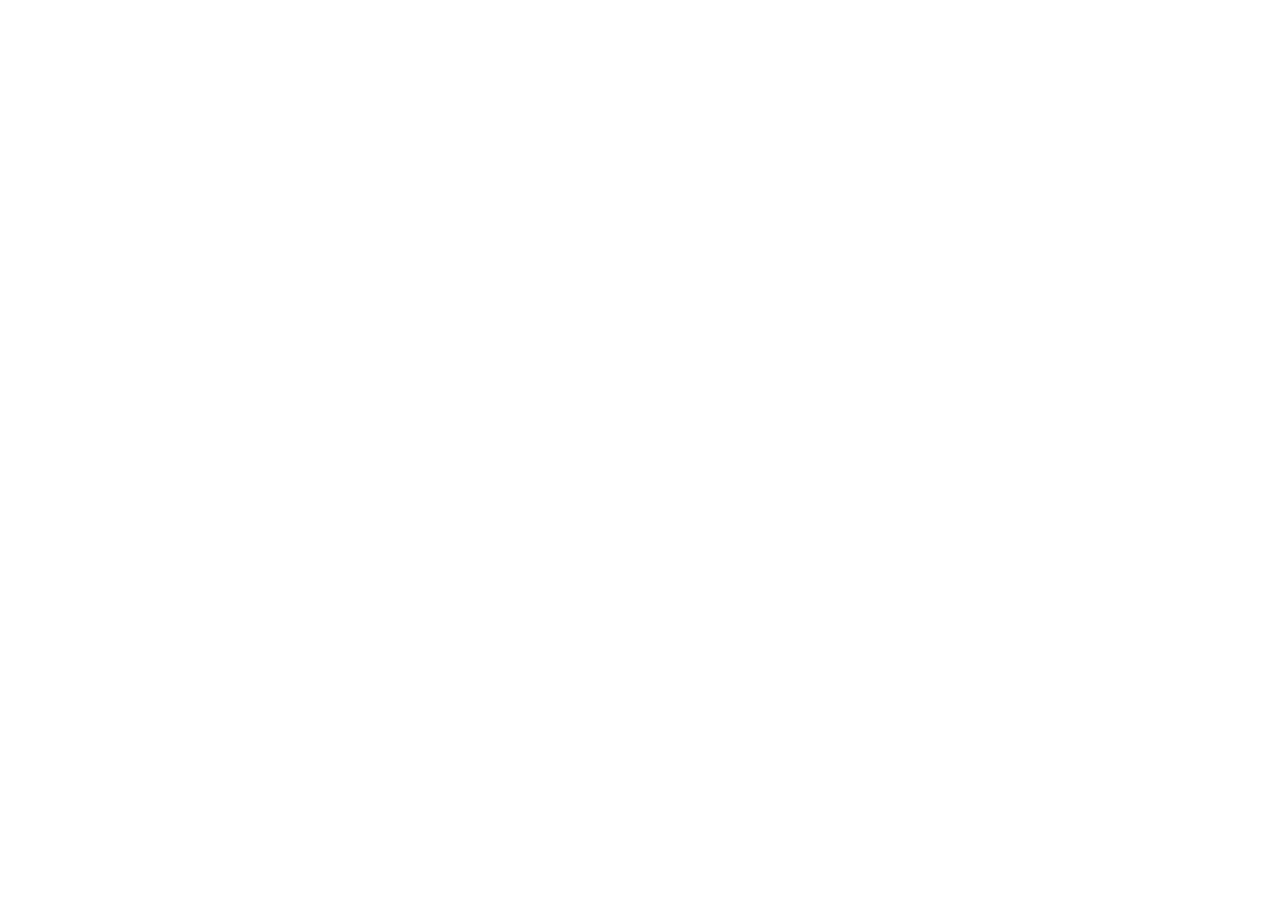
==== Login e Cadastro/index.html @ e7f5c4d1 "comecoooooo" ====
<!DOCTYPE html>
<html lang="en">
<head>
    <meta charset="UTF-8">
    <meta http-equiv="X-UA-Compatible" content="IE=edge">
    <meta name="viewport" content="width=device-width, initial-scale=1.0">
    
    <title>Formulario de Cadastro</title>
</head>
<body>
    <div class="row-4">

        <form class=" row g-2">


            
        </form>

    </div>

</body>
</html>
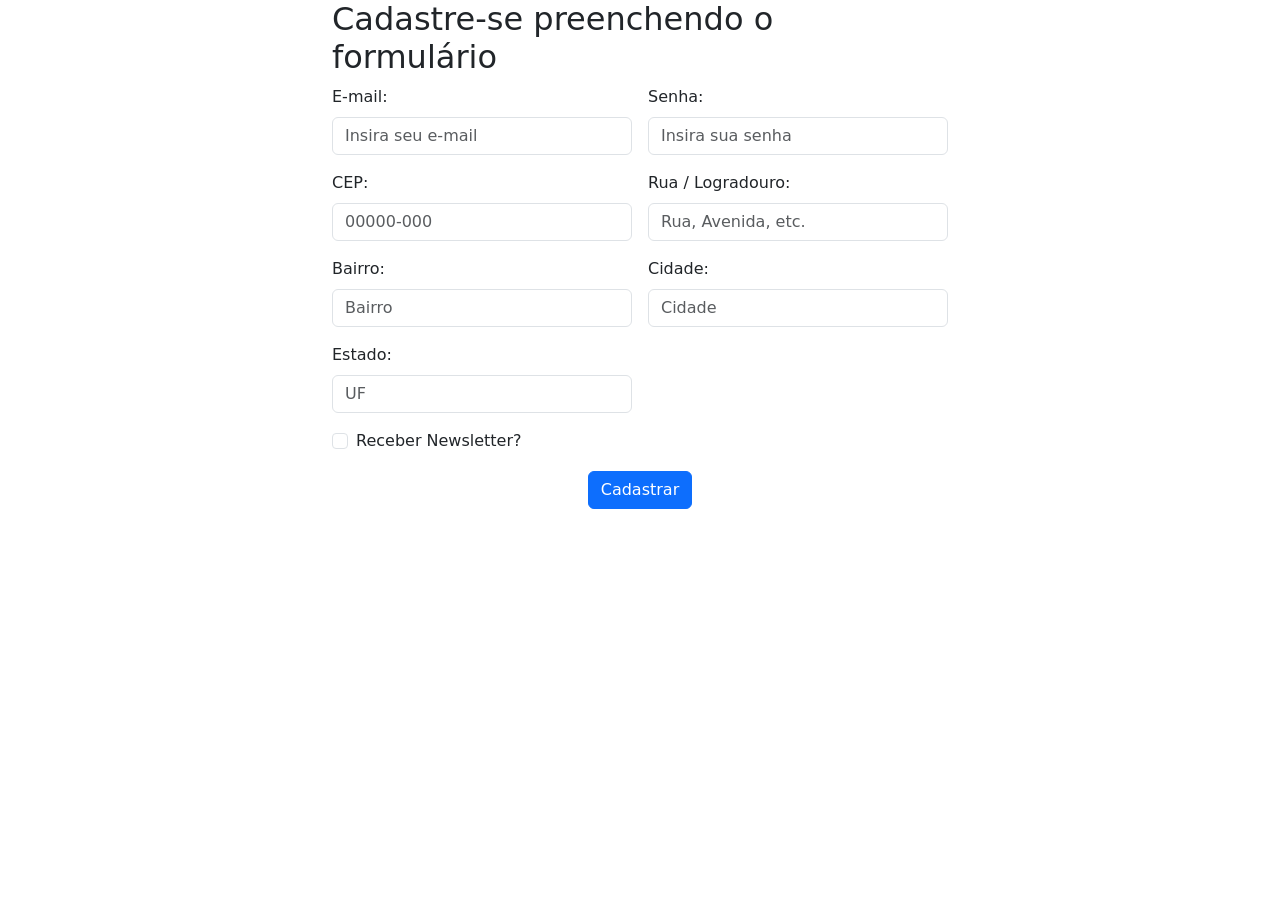
==== commit 995ca27b: "lkdsajd" ====
--- a/Login e Cadastro/index.html
+++ b/Login e Cadastro/index.html
@@ -4,19 +4,95 @@
     <meta charset="UTF-8">
     <meta http-equiv="X-UA-Compatible" content="IE=edge">
     <meta name="viewport" content="width=device-width, initial-scale=1.0">
+    <link href="https://cdn.jsdelivr.net/npm/bootstrap@5.3.8/dist/css/bootstrap.min.css" rel="stylesheet" integrity="sha384-sRIl4kxILFvY47J16cr9ZwB07vP4J8+LH7qKQnuqkuIAvNWLzeN8tE5YBujZqJLB" crossorigin="anonymous">
+
     
     <title>Formulario de Cadastro</title>
 </head>
 <body>
-    <div class="row-4">
+    <audio autoplay loop>
+        <source src="pou.mp3" type="audio/mpeg">
+        
+    </audio>
+    <div class="container col-6 mb-4">
+        <h2>Cadastre-se preenchendo o formulário</h2>
+        <form class="row g-3">
+            <div class="col-md-6">
+                <label for="email" class="form-label">E-mail:</label>
+                <input type="email" class="form-control" id="email" placeholder="Insira seu e-mail">
+            </div>
+            <div class="col-md-6">
+                <label for="password" class="form-label">Senha:</label>
+                <input type="password" class="form-control" id="password"
+                placeholder="Insira sua senha">
+             </div>
+                <!-- Campo CEP -->
+                <div class="col-md-6">
+                  <label for="cep" class="form-label">CEP:</label>
+                  <input type="text" class="form-control" id="cep" maxlength="9" placeholder="00000-000">
+                </div>
+              
+                <!-- Campo Rua (Preenchido automaticamente) -->
+                <div class="col-md-6">
+                  <label for="rua" class="form-label">Rua / Logradouro:</label>
+                  <input type="text" class="form-control" id="rua" placeholder="Rua, Avenida, etc.">
+                </div>
+              
+                <!-- Campo Bairro (Preenchido automaticamente) -->
+                <div class="col-md-6">
+                  <label for="bairro" class="form-label">Bairro:</label>
+                  <input type="text" class="form-control" id="bairro" placeholder="Bairro">
+                </div>
+              
+                <!-- Campo Cidade (Preenchido automaticamente) -->
+                <div class="col-md-6">
+                  <label for="cidade" class="form-label">Cidade:</label>
+                  <input type="text" class="form-control" id="cidade" placeholder="Cidade">
+                </div>
+              
+                <!-- Campo Estado (Preenchido automaticamente) -->
+                <div class="col-md-6">
+                  <label for="uf" class="form-label">Estado:</label>
+                  <input type="text" class="form-control" id="uf" placeholder="UF">
+                </div>
+              
+            
+            <div class="col-12">
+                <div class="form-check">
+                    <input type="checkbox" class="form-check-input" id="newsletter">
+                    <label for="newsletter" class="form-check-label">Receber Newsletter?</label>
+                </div>
+            </div>
+            <div class="col-12 text-center">
+                <button type="submit" class="btn btn-primary">Cadastrar</button>
+            </div>
+        </form>
+        <script>
 
-        <form class=" row g-2">
-
-
-            
-        </form>
-
+            function buscarCep() {
+                var cep = document.getElementById("cep").value;
+                cep = cep.replace("-", "");
+    
+                if (cep.length == 8) {
+    
+                    fetch("https://viacep.com.br/ws/" + cep + "/json/")
+                        .then(function (resposta) {
+                            return resposta.json();
+    
+                        })
+                        .then(function (dados) {
+                            document.getElementById("endereco").value = dados.logradouro;
+                            document.getElementById("bairro").value = dados.bairro;
+                            document.getElementById("cidade").value = dados.localidade;
+                            document.getElementById("estado").value = dados.uf;
+    
+                        });
+                } else {
+                    alert("Digite um CEP válido");
+    
+                }
+            }
+        </script>
     </div>
-
 </body>
 </html>
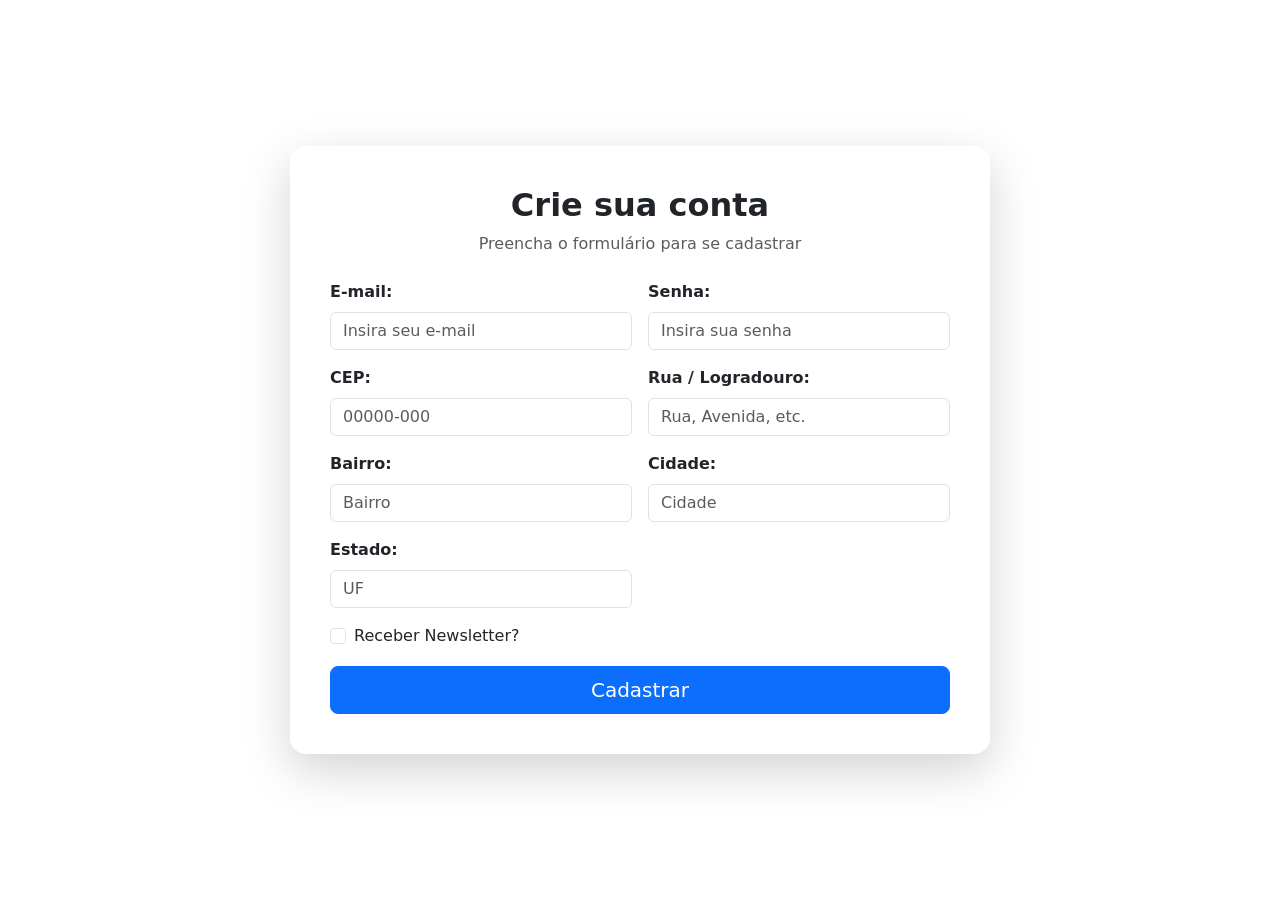
==== commit 04a1ebf8: "lsla" ====
--- a/Login e Cadastro/index.html
+++ b/Login e Cadastro/index.html
@@ -1,98 +1,185 @@
 <!DOCTYPE html>
-<html lang="en">
+<html lang="pt-br">
+
 <head>
     <meta charset="UTF-8">
     <meta http-equiv="X-UA-Compatible" content="IE=edge">
     <meta name="viewport" content="width=device-width, initial-scale=1.0">
-    <link href="https://cdn.jsdelivr.net/npm/bootstrap@5.3.8/dist/css/bootstrap.min.css" rel="stylesheet" integrity="sha384-sRIl4kxILFvY47J16cr9ZwB07vP4J8+LH7qKQnuqkuIAvNWLzeN8tE5YBujZqJLB" crossorigin="anonymous">
 
-    
-    <title>Formulario de Cadastro</title>
+    <link href="https://cdn.jsdelivr.net/npm/bootstrap@5.3.8/dist/css/bootstrap.min.css"
+        rel="stylesheet"
+        integrity="sha384-sRIl4kxILFvY47J16cr9ZwB07vP4J8+LH7qKQnuqkuIAvNWLzeN8tE5YBujZqJLB"
+        crossorigin="anonymous">
+
+    <title>Formulário de Cadastro</title>
 </head>
+
 <body>
+
     <audio autoplay loop>
-        <source src="pou.mp3" type="audio/mpeg">
-        
+        <source src="Monster.mp3" type="audio/mpeg">
     </audio>
-    <div class="container col-6 mb-4">
-        <h2>Cadastre-se preenchendo o formulário</h2>
-        <form class="row g-3">
-            <div class="col-md-6">
-                <label for="email" class="form-label">E-mail:</label>
-                <input type="email" class="form-control" id="email" placeholder="Insira seu e-mail">
+
+    <div class="container min-vh-100 d-flex justify-content-center align-items-center">
+
+        <div class="card shadow-lg border-0 rounded-4 p-4"
+            style="max-width: 700px; width: 100%;">
+
+            <div class="card-body">
+
+                <div class="text-center mb-4">
+                    <h2 class="fw-bold">Crie sua conta</h2>
+                    <p class="text-muted">Preencha o formulário para se cadastrar</p>
+                </div>
+
+                <form class="row g-3">
+                    <!-- E-mail -->
+                    <div class="col-md-6">
+                        <label for="email" class="form-label fw-semibold">
+                            E-mail:
+                        </label>
+                        <input type="email"
+                            class="form-control"
+                            id="email"
+                            placeholder="Insira seu e-mail"
+                            required>
+                    </div>
+                    <!-- Senha -->
+                    <div class="col-md-6">
+                        <label for="password" class="form-label fw-semibold">
+                            Senha:
+                        </label>
+                        <input type="password"
+                            class="form-control"
+                            id="password"
+                            placeholder="Insira sua senha"
+                            required>
+                    </div>
+                    <!-- CEP -->
+                    <div class="col-md-6">
+                        <label for="cep" class="form-label fw-semibold">
+                            CEP:
+                        </label>
+                        <input type="text"
+                            class="form-control"
+                            id="cep"
+                            maxlength="9"
+                            placeholder="00000-000">
+                    </div>
+                    <!-- Rua -->
+                    <div class="col-md-6">
+                        <label for="rua" class="form-label fw-semibold">
+                            Rua / Logradouro:
+                        </label>
+                        <input type="text"
+                            class="form-control"
+                            id="rua"
+                            placeholder="Rua, Avenida, etc.">
+                    </div>
+                    <!-- Bairro -->
+                    <div class="col-md-6">
+                        <label for="bairro" class="form-label fw-semibold">
+                            Bairro:
+                        </label>
+                        <input type="text"
+                            class="form-control"
+                            id="bairro"
+                            placeholder="Bairro">
+                    </div>
+                    <!-- Cidade -->
+                    <div class="col-md-6">
+                        <label for="cidade" class="form-label fw-semibold">
+                            Cidade:
+                        </label>
+                        <input type="text"
+                            class="form-control"
+                            id="cidade"
+                            placeholder="Cidade">
+                    </div>
+                    <!-- Estado -->
+                    <div class="col-md-6">
+                        <label for="uf" class="form-label fw-semibold">
+                            Estado:
+                        </label>
+                        <input type="text"
+                            class="form-control"
+                            id="uf"
+                            placeholder="UF">
+                    </div>
+                    <!-- Newsletter -->
+                    <div class="col-12">
+                        <div class="form-check">
+                            <input type="checkbox"
+                                class="form-check-input"
+                                id="newsletter">
+
+                            <label for="newsletter" class="form-check-label">
+                                Receber Newsletter?
+                            </label>
+                        </div>
+                    </div>
+                    <!-- Botão -->
+                    <div class="col-12">
+                        <button type="button"
+                            class="btn btn-primary btn-lg w-100"
+                            onclick="window.location.href='login.html'">
+                            Cadastrar
+                        </button>
+                    </div>
+                </form>
             </div>
-            <div class="col-md-6">
-                <label for="password" class="form-label">Senha:</label>
-                <input type="password" class="form-control" id="password"
-                placeholder="Insira sua senha">
-             </div>
-                <!-- Campo CEP -->
-                <div class="col-md-6">
-                  <label for="cep" class="form-label">CEP:</label>
-                  <input type="text" class="form-control" id="cep" maxlength="9" placeholder="00000-000">
-                </div>
-              
-                <!-- Campo Rua (Preenchido automaticamente) -->
-                <div class="col-md-6">
-                  <label for="rua" class="form-label">Rua / Logradouro:</label>
-                  <input type="text" class="form-control" id="rua" placeholder="Rua, Avenida, etc.">
-                </div>
-              
-                <!-- Campo Bairro (Preenchido automaticamente) -->
-                <div class="col-md-6">
-                  <label for="bairro" class="form-label">Bairro:</label>
-                  <input type="text" class="form-control" id="bairro" placeholder="Bairro">
-                </div>
-              
-                <!-- Campo Cidade (Preenchido automaticamente) -->
-                <div class="col-md-6">
-                  <label for="cidade" class="form-label">Cidade:</label>
-                  <input type="text" class="form-control" id="cidade" placeholder="Cidade">
-                </div>
-              
-                <!-- Campo Estado (Preenchido automaticamente) -->
-                <div class="col-md-6">
-                  <label for="uf" class="form-label">Estado:</label>
-                  <input type="text" class="form-control" id="uf" placeholder="UF">
-                </div>
-              
-            
-            <div class="col-12">
-                <div class="form-check">
-                    <input type="checkbox" class="form-check-input" id="newsletter">
-                    <label for="newsletter" class="form-check-label">Receber Newsletter?</label>
-                </div>
-            </div>
-            <div class="col-12 text-center">
-                <button type="submit" class="btn btn-primary">Cadastrar</button>
-            </div>
-        </form>
-        <script>
+        </div>
+    </div>
 
-            function buscarCep() {
-                var cep = document.getElementById("cep").value;
-                cep = cep.replace("-", "");
-    
-                if (cep.length == 8) {
-    
-                    fetch("https://viacep.com.br/ws/" + cep + "/json/")
-                        .then(function (resposta) {
-                            return resposta.json();
-    
-                        })
-                        .then(function (dados) {
-                            document.getElementById("endereco").value = dados.logradouro;
-                            document.getElementById("bairro").value = dados.bairro;
-                            document.getElementById("cidade").value = dados.localidade;
-                            document.getElementById("estado").value = dados.uf;
-    
-                        });
-                } else {
-                    alert("Digite um CEP válido");
-    
-                }
+
+    <script>
+
+        document.getElementById("cep").addEventListener("blur", function () {
+
+            let cep = this.value.replace(/\D/g, "");
+
+            if (cep.length !== 8) {
+                alert("Digite um CEP válido.");
+                return;
             }
-        </script>
-    </div>
+
+            fetch(`https://viacep.com.br/ws/${cep}/json/`)
+
+                .then(response => response.json())
+
+                .then(data => {
+
+                    if (data.erro) {
+                        alert("CEP não encontrado.");
+                        return;
+                    }
+
+                    document.getElementById("rua").value =
+                        data.logradouro || "";
+
+                    document.getElementById("bairro").value =
+                        data.bairro || "";
+
+                    document.getElementById("cidade").value =
+                        data.localidade || "";
+
+                    document.getElementById("uf").value =
+                        data.uf || "";
+
+                })
+
+                .catch(error => {
+
+                    console.error("Erro ao consultar o CEP:", error);
+
+                    alert("Não foi possível consultar o CEP.");
+
+                });
+
+        });
+
+    </script>
+
 </body>
-</html>+
+</html>
